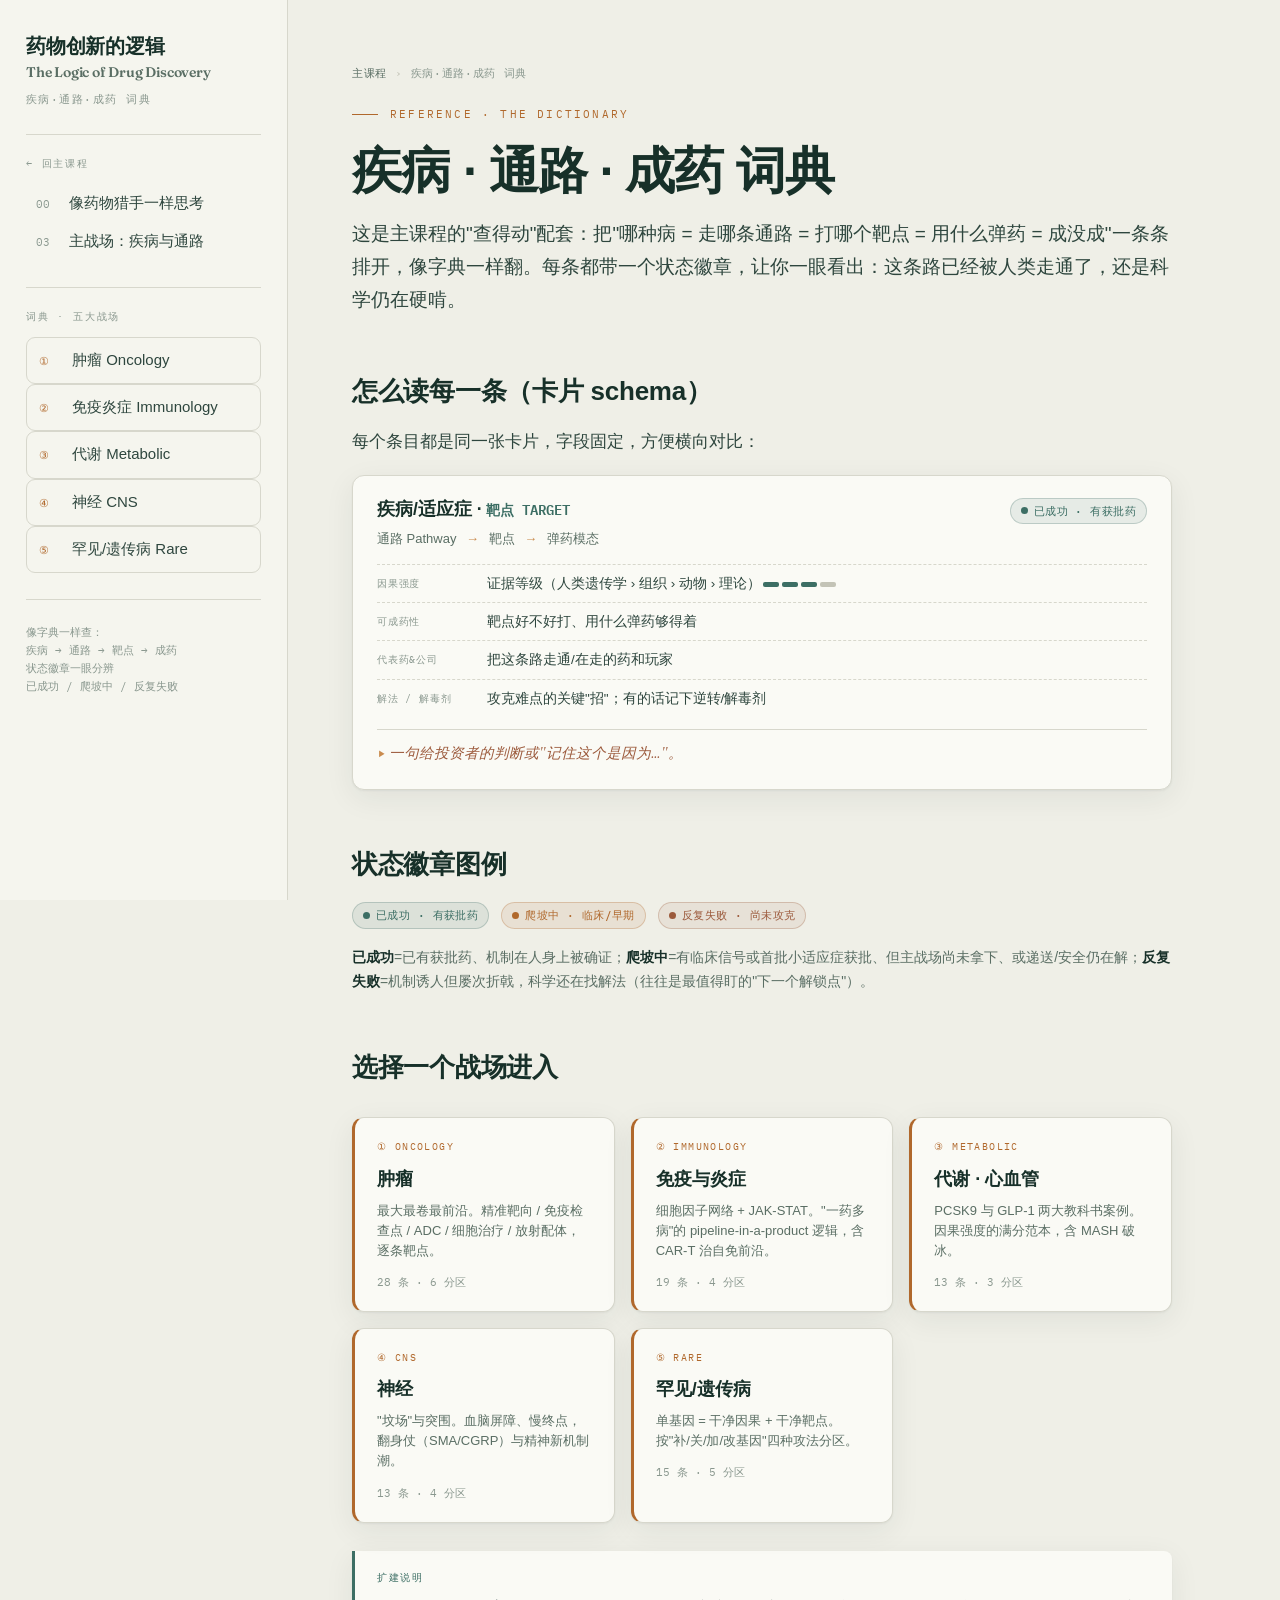
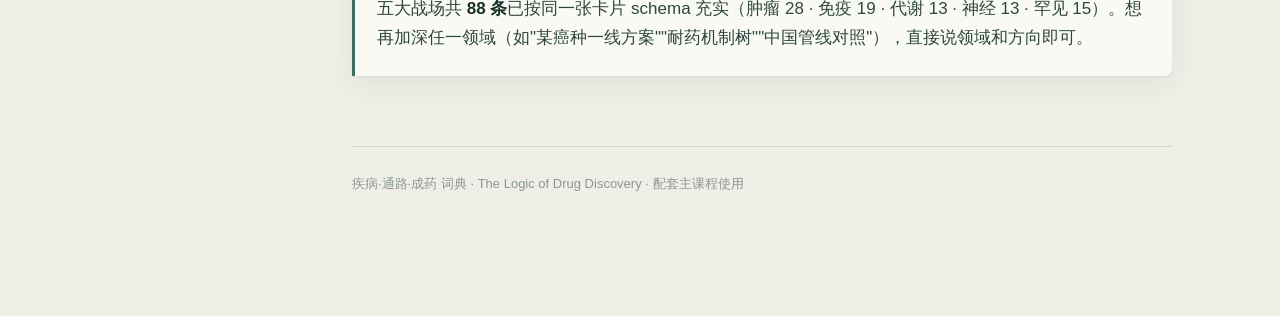
==== dict/index.html @ 23cca0b1 "药物创新自学课程网站" ====
<!DOCTYPE html>
<html lang="zh-Hant">
<head>
<meta charset="UTF-8">
<meta name="viewport" content="width=device-width, initial-scale=1.0">
<title>疾病·通路·成药 词典 · The Logic of Drug Discovery</title>
<link rel="preconnect" href="https://fonts.googleapis.com">
<link rel="preconnect" href="https://fonts.gstatic.com" crossorigin>
<link href="https://fonts.googleapis.com/css2?family=Fraunces:opsz,wght@9..144,400;9..144,500;9..144,600;9..144,700&family=Spectral:wght@400;500;600&family=IBM+Plex+Mono:wght@400;500;600&display=swap" rel="stylesheet">
<link rel="stylesheet" href="../assets/styles.css">
</head>
<body>
<button class="menu-btn" id="menuBtn">☰ 目录</button>
<div class="scrim" id="scrim"></div>
<div class="shell">

  <aside class="rail" id="rail">
    <div class="brand"><a href="../index.html"><span class="cn">药物创新的逻辑</span></a><br><span style="font-size:14px;color:var(--soft)">The Logic of Drug Discovery</span></div>
    <div class="brand-sub">疾病·通路·成药 词典</div>
    <div class="rail-divider"></div>
    <div class="nav-label">← 回主课程</div>
    <nav>
      <a class="nav-item" href="../index.html#m0"><span class="num">00</span><span class="txt">像药物猎手一样思考</span></a>
      <a class="nav-item" href="../index.html#m3"><span class="num">03</span><span class="txt">主战场：疾病与通路</span></a>
    </nav>
    <div class="rail-divider"></div>
    <div class="nav-label">词典 · 五大战场</div>
    <nav>
      <a class="nav-item link" href="oncology.html"><span class="num">①</span><span class="txt">肿瘤 Oncology</span></a>
      <a class="nav-item link" href="immunology.html"><span class="num">②</span><span class="txt">免疫炎症 Immunology</span></a>
      <a class="nav-item link" href="metabolic.html"><span class="num">③</span><span class="txt">代谢 Metabolic</span></a>
      <a class="nav-item link" href="cns.html"><span class="num">④</span><span class="txt">神经 CNS</span></a>
      <a class="nav-item link" href="rare.html"><span class="num">⑤</span><span class="txt">罕见/遗传病 Rare</span></a>
    </nav>
    <div class="rail-divider"></div>
    <div class="rail-foot">像字典一样查：<br>疾病 → 通路 → 靶点 → 成药<br>状态徽章一眼分辨<br>已成功 / 爬坡中 / 反复失败</div>
  </aside>

  <main class="main">
    <section class="page">
      <div class="crumb"><a href="../index.html">主课程</a><span class="sep">›</span>疾病·通路·成药 词典</div>
      <div class="eyebrow">Reference · The Dictionary</div>
      <h1><span class="cn">疾病 · 通路 · 成药 词典</span></h1>
      <p class="lede">这是主课程的"查得动"配套：把"哪种病 = 走哪条通路 = 打哪个靶点 = 用什么弹药 = 成没成"一条条排开，像字典一样翻。每条都带一个状态徽章，让你一眼看出：这条路已经被人类走通了，还是科学仍在硬啃。</p>

      <h2><span class="cn">怎么读每一条（卡片 schema）</span></h2>
      <p>每个条目都是同一张卡片，字段固定，方便横向对比：</p>
      <div class="entry">
        <div class="e-top">
          <div class="e-title">疾病/适应症 · <span class="tgt">靶点 TARGET</span></div>
          <span class="badge ok">已成功 · 有获批药</span>
        </div>
        <div class="e-path">通路 Pathway <span class="arrow">→</span> 靶点 <span class="arrow">→</span> 弹药模态</div>
        <div class="erow"><span class="lbl">因果强度</span><span class="val">证据等级（人类遗传学 › 组织 › 动物 › 理论）<span class="meter"><i class="on"></i><i class="on"></i><i class="on"></i><i></i></span></span></div>
        <div class="erow"><span class="lbl">可成药性</span><span class="val">靶点好不好打、用什么弹药够得着</span></div>
        <div class="erow"><span class="lbl">代表药&公司</span><span class="val">把这条路走通/在走的药和玩家</span></div>
        <div class="erow"><span class="lbl">解法 / 解毒剂</span><span class="val">攻克难点的关键"招"；有的话记下逆转/解毒剂</span></div>
        <div class="e-insight">一句给投资者的判断或"记住这个是因为…"。</div>
      </div>

      <h2><span class="cn">状态徽章图例</span></h2>
      <div class="pills" style="gap:12px">
        <span class="badge ok">已成功 · 有获批药</span>
        <span class="badge wip">爬坡中 · 临床/早期</span>
        <span class="badge fail">反复失败 · 尚未攻克</span>
      </div>
      <p style="font-size:14px;color:var(--soft)"><strong>已成功</strong>=已有获批药、机制在人身上被确证；<strong>爬坡中</strong>=有临床信号或首批小适应症获批、但主战场尚未拿下、或递送/安全仍在解；<strong>反复失败</strong>=机制诱人但屡次折戟，科学还在找解法（往往是最值得盯的"下一个解锁点"）。</p>

      <h2><span class="cn">选择一个战场进入</span></h2>
      <div class="grid">
        <a class="tile" href="oncology.html">
          <div class="t-k">① Oncology</div>
          <div class="t-h">肿瘤</div>
          <div class="t-d">最大最卷最前沿。精准靶向 / 免疫检查点 / ADC / 细胞治疗 / 放射配体，逐条靶点。</div>
          <div class="t-n">28 条 · 6 分区</div>
        </a>
        <a class="tile" href="immunology.html">
          <div class="t-k">② Immunology</div>
          <div class="t-h">免疫与炎症</div>
          <div class="t-d">细胞因子网络 + JAK-STAT。"一药多病"的 pipeline-in-a-product 逻辑，含 CAR-T 治自免前沿。</div>
          <div class="t-n">19 条 · 4 分区</div>
        </a>
        <a class="tile" href="metabolic.html">
          <div class="t-k">③ Metabolic</div>
          <div class="t-h">代谢 · 心血管</div>
          <div class="t-d">PCSK9 与 GLP-1 两大教科书案例。因果强度的满分范本，含 MASH 破冰。</div>
          <div class="t-n">13 条 · 3 分区</div>
        </a>
        <a class="tile" href="cns.html">
          <div class="t-k">④ CNS</div>
          <div class="t-h">神经</div>
          <div class="t-d">"坟场"与突围。血脑屏障、慢终点，翻身仗（SMA/CGRP）与精神新机制潮。</div>
          <div class="t-n">13 条 · 4 分区</div>
        </a>
        <a class="tile" href="rare.html">
          <div class="t-k">⑤ Rare</div>
          <div class="t-h">罕见/遗传病</div>
          <div class="t-d">单基因 = 干净因果 + 干净靶点。按"补/关/加/改基因"四种攻法分区。</div>
          <div class="t-n">15 条 · 5 分区</div>
        </a>
      </div>

      <div class="note investor">
        <span class="tag">扩建说明</span>
        <p>五大战场共 <strong>88 条</strong>已按同一张卡片 schema 充实（肿瘤 28 · 免疫 19 · 代谢 13 · 神经 13 · 罕见 15）。想再加深任一领域（如"某癌种一线方案""耐药机制树""中国管线对照"），直接说领域和方向即可。</p>
      </div>

      <div class="footer-note">疾病·通路·成药 词典 · The Logic of Drug Discovery · 配套主课程使用</div>
    </section>
  </main>
</div>
<script>
  const rail=document.getElementById('rail'),scrim=document.getElementById('scrim'),menuBtn=document.getElementById('menuBtn');
  menuBtn.addEventListener('click',()=>{rail.classList.add('open');scrim.classList.add('show')});
  scrim.addEventListener('click',()=>{rail.classList.remove('open');scrim.classList.remove('show')});
</script>
</body>
</html>
---- assets/styles.css ----
/* ============================================================
   药物创新的逻辑 · The Logic of Drug Discovery
   Shared design system — 本草/学者感 · used by all pages
   ============================================================ */
:root{
  --ground:#EFEFE7;
  --panel:#FAFAF5;
  --panel-2:#F5F5EE;
  --ink:#173029;
  --ink-2:#2E463E;
  --soft:#5A6E64;
  --faint:#8A988F;
  --line:#D7D7CC;
  --line-strong:#C3C3B6;
  --accent:#B0682C;
  --accent-soft:#C98B4E;
  --verdigris:#3C6E64;
  --verdigris-soft:#5E8C82;
  --clay:#9C5A3C;
  --ok:#3C6E64;       /* 已成功 */
  --wip:#B0682C;      /* 爬坡中 */
  --fail:#9C5A3C;     /* 反复失败 */
  --shadow:0 1px 2px rgba(23,48,41,.05),0 8px 30px rgba(23,48,41,.07);
  --disp:'Fraunces',Georgia,'Songti SC','STSong',serif;
  --body:'Spectral','Songti SC','Source Han Serif SC','Noto Serif CJK SC',Georgia,serif;
  --mono:'IBM Plex Mono','SFMono-Regular',ui-monospace,Menlo,monospace;
  --cjk:'PingFang SC','Microsoft YaHei','Hiragino Sans GB',sans-serif;
}
*{box-sizing:border-box;margin:0;padding:0}
html{scroll-behavior:smooth}
body{
  background:var(--ground);color:var(--ink);
  font-family:var(--body);font-size:17px;line-height:1.72;
  -webkit-font-smoothing:antialiased;
  font-feature-settings:"liga" 1,"onum" 1;
}
::selection{background:rgba(176,104,44,.18)}

/* ---------- LAYOUT ---------- */
.shell{display:grid;grid-template-columns:288px minmax(0,1fr);max-width:1320px;margin:0 auto;min-height:100vh}

/* ---------- NAV RAIL ---------- */
.rail{
  position:sticky;top:0;align-self:start;height:100vh;overflow-y:auto;
  border-right:1px solid var(--line);background:var(--panel-2);
  padding:34px 26px 40px;
}
.brand{font-family:var(--disp);font-weight:600;font-size:20px;line-height:1.15;letter-spacing:-.01em;color:var(--ink)}
.brand a{color:inherit;border:none}
.brand .cn{font-family:var(--cjk);font-weight:600}
.brand-sub{font-family:var(--mono);font-size:10.5px;letter-spacing:.14em;text-transform:uppercase;color:var(--faint);margin-top:9px}
.rail-divider{height:1px;background:var(--line);margin:26px 0 20px}
.nav-label{font-family:var(--mono);font-size:10px;letter-spacing:.18em;text-transform:uppercase;color:var(--faint);margin-bottom:12px}
.nav-item{
  display:flex;gap:13px;align-items:baseline;width:100%;text-align:left;
  background:none;border:none;cursor:pointer;padding:9px 10px;border-radius:7px;
  color:var(--ink-2);font-family:var(--body);font-size:15px;line-height:1.35;
  transition:background .18s,color .18s;text-decoration:none;
}
.nav-item:hover{background:var(--panel)}
.nav-item .num{font-family:var(--mono);font-size:11px;color:var(--faint);padding-top:2px;min-width:20px;transition:color .18s}
.nav-item .txt{font-family:var(--cjk);font-weight:500}
.nav-item.active{background:var(--ink);color:#F3F2E9}
.nav-item.active .num{color:var(--accent-soft)}
.nav-item.link .num{color:var(--accent)}
.rail-foot{margin-top:24px;font-family:var(--mono);font-size:10.5px;line-height:1.7;color:var(--faint)}

/* ---------- MAIN ---------- */
.main{padding:0 clamp(24px,5vw,88px)}
.module{display:none;padding:64px 0 120px;max-width:760px;animation:rise .5s cubic-bezier(.2,.7,.2,1)}
.module.active{display:block}
/* On standalone pages (dict), a single .page is always shown */
.page{display:block;padding:64px 0 120px;max-width:820px;animation:rise .5s cubic-bezier(.2,.7,.2,1)}
@keyframes rise{from{opacity:0;transform:translateY(14px)}to{opacity:1;transform:none}}
@media (prefers-reduced-motion:reduce){*{animation:none!important;scroll-behavior:auto}}

.eyebrow{font-family:var(--mono);font-size:11px;letter-spacing:.2em;text-transform:uppercase;color:var(--accent);margin-bottom:20px;display:flex;align-items:center;gap:12px}
.eyebrow::before{content:"";width:26px;height:1px;background:var(--accent)}
h1{font-family:var(--disp);font-weight:600;font-size:clamp(32px,5vw,50px);line-height:1.04;letter-spacing:-.02em;margin-bottom:8px}
h1 .cn{font-family:var(--cjk);font-weight:600}
.lede{font-size:19px;color:var(--ink-2);margin:20px 0 8px;font-family:var(--cjk);line-height:1.75}
h2{font-family:var(--disp);font-weight:600;font-size:26px;letter-spacing:-.01em;margin:52px 0 6px;color:var(--ink)}
h2 .cn{font-family:var(--cjk)}
h3{font-family:var(--cjk);font-weight:600;font-size:18.5px;margin:34px 0 4px;color:var(--ink)}
p{margin:14px 0;font-family:var(--cjk);color:var(--ink-2)}
p.serif{font-family:var(--body);font-size:17.5px}
em{color:var(--clay);font-style:italic;font-family:var(--body)}
strong{color:var(--ink);font-weight:600}
.en{font-family:var(--mono);font-size:.86em;color:var(--verdigris);letter-spacing:.01em;font-weight:500}
a{color:var(--accent);text-decoration:none;border-bottom:1px solid rgba(176,104,44,.35)}
a:hover{border-color:var(--accent)}
ul,ol{margin:16px 0 16px 4px;padding-left:22px;font-family:var(--cjk);color:var(--ink-2)}
li{margin:9px 0}
li::marker{color:var(--accent-soft)}

/* callouts */
.note{border-left:3px solid var(--accent);background:var(--panel);padding:18px 22px;margin:26px 0;border-radius:0 8px 8px 0;box-shadow:var(--shadow)}
.note .tag{font-family:var(--mono);font-size:10px;letter-spacing:.16em;text-transform:uppercase;color:var(--accent);display:block;margin-bottom:8px}
.note p{margin:6px 0}
.note.investor{border-left-color:var(--verdigris)}
.note.investor .tag{color:var(--verdigris)}

.card{background:var(--panel);border:1px solid var(--line);border-radius:12px;padding:24px 26px;margin:24px 0;box-shadow:var(--shadow)}
.card h3{margin-top:0}

/* breadcrumb (sub pages) */
.crumb{font-family:var(--mono);font-size:11px;letter-spacing:.06em;color:var(--faint);margin-bottom:22px}
.crumb a{color:var(--soft);border:none}
.crumb a:hover{color:var(--accent)}
.crumb .sep{margin:0 8px;color:var(--line-strong)}

/* ---------- HERO LOOP (signature spine) ---------- */
.loop{margin:40px 0 8px;padding:26px 24px;background:var(--panel);border:1px solid var(--line);border-radius:14px;box-shadow:var(--shadow)}
.loop-title{font-family:var(--mono);font-size:10.5px;letter-spacing:.18em;text-transform:uppercase;color:var(--faint);margin-bottom:18px}
.chain{display:flex;flex-wrap:wrap;align-items:stretch;gap:8px}
.link{flex:1 1 120px;min-width:112px;background:var(--panel-2);border:1px solid var(--line);border-radius:9px;padding:12px 12px 13px;position:relative}
.link .k{font-family:var(--mono);font-size:9.5px;letter-spacing:.12em;color:var(--accent);text-transform:uppercase}
.link .v{font-family:var(--cjk);font-weight:600;font-size:14.5px;margin-top:5px;color:var(--ink);line-height:1.25}
.link .d{font-family:var(--cjk);font-size:11.5px;color:var(--soft);margin-top:4px;line-height:1.35}
.chain .arrow{display:flex;align-items:center;color:var(--faint);font-family:var(--mono);font-size:15px}
@media(max-width:640px){.chain .arrow{transform:rotate(90deg)}}

/* ---------- WAVES TIMELINE (signature #1) ---------- */
.waves{margin:30px 0}
.wave{display:grid;grid-template-columns:64px 1fr;gap:20px;position:relative;padding-bottom:30px}
.wave::before{content:"";position:absolute;left:31px;top:8px;bottom:-4px;width:2px;background:var(--line-strong)}
.wave:last-child::before{display:none}
.wave .yr{font-family:var(--mono);font-size:11px;color:var(--faint);text-align:right;padding-top:3px;position:relative}
.wave .dot{position:absolute;left:26px;top:6px;width:12px;height:12px;border-radius:50%;background:var(--accent);border:3px solid var(--ground);z-index:2}
.wave .body h3{margin-top:0}
.wave .body .prob{font-family:var(--cjk);font-size:13.5px;color:var(--soft);font-style:normal;margin-top:2px}
.wave .body .prob b{color:var(--clay);font-weight:600}

/* ---------- MODALITY MAP (signature #2) ---------- */
.mapwrap{margin:30px 0 10px;background:var(--panel);border:1px solid var(--line);border-radius:14px;padding:24px;box-shadow:var(--shadow)}
.mapwrap .cap{font-family:var(--mono);font-size:10.5px;letter-spacing:.16em;text-transform:uppercase;color:var(--faint);margin-bottom:16px}
.plot{position:relative;width:100%;aspect-ratio:1/.82;border-left:1.5px solid var(--line-strong);border-bottom:1.5px solid var(--line-strong);background:
   linear-gradient(90deg,rgba(60,110,100,.04),transparent 55%),
   linear-gradient(0deg,rgba(176,104,44,.045),transparent 60%);}
.axis-x{position:absolute;bottom:-30px;left:0;right:0;display:flex;justify-content:space-between;font-family:var(--mono);font-size:10.5px;color:var(--soft);letter-spacing:.04em}
/* FIX: 旧版把中文纵轴标签整体倒转（上下颠倒）。
   改为纯竖排 vertical-rl + 字正立，上=持久、下=短效自然排列。 */
.axis-y{position:absolute;top:0;bottom:0;left:-16px;display:flex;flex-direction:column;justify-content:space-between;writing-mode:vertical-rl;text-orientation:upright;font-family:var(--mono);font-size:10px;color:var(--soft);letter-spacing:.12em}
.pt{position:absolute;transform:translate(-50%,50%);text-align:center}
.pt .b{width:12px;height:12px;border-radius:50%;background:var(--verdigris);margin:0 auto 4px;box-shadow:0 0 0 4px rgba(60,110,100,.14)}
.pt.a .b{background:var(--accent);box-shadow:0 0 0 4px rgba(176,104,44,.14)}
.pt .lab{font-family:var(--mono);font-size:10px;color:var(--ink);white-space:nowrap;font-weight:500}
.map-legend{display:flex;gap:22px;margin-top:44px;font-family:var(--cjk);font-size:12.5px;color:var(--soft);flex-wrap:wrap}
.map-legend span{display:flex;align-items:center;gap:7px}
.dotv{width:9px;height:9px;border-radius:50%;background:var(--verdigris)}
.dota{width:9px;height:9px;border-radius:50%;background:var(--accent)}

/* comparison table */
.tbl{width:100%;border-collapse:collapse;margin:24px 0;font-size:14px}
.tbl th{font-family:var(--mono);font-size:10px;letter-spacing:.1em;text-transform:uppercase;color:var(--faint);text-align:left;padding:10px 12px;border-bottom:1.5px solid var(--line-strong)}
.tbl td{font-family:var(--cjk);padding:12px;border-bottom:1px solid var(--line);color:var(--ink-2);vertical-align:top}
.tbl td:first-child{font-weight:600;color:var(--ink)}
.tbl tr:hover td{background:var(--panel-2)}

/* pill */
.pills{display:flex;flex-wrap:wrap;gap:8px;margin:16px 0}
.pill{font-family:var(--mono);font-size:11px;padding:4px 11px;border:1px solid var(--line-strong);border-radius:20px;color:var(--verdigris);background:var(--panel)}

/* checklist */
.checklist{list-style:none;padding:0;margin:20px 0}
.checklist li{padding:14px 0 14px 40px;border-bottom:1px solid var(--line);position:relative;font-family:var(--cjk)}
.checklist li::before{content:attr(data-n);position:absolute;left:0;top:13px;width:26px;height:26px;border:1.5px solid var(--accent);border-radius:50%;color:var(--accent);font-family:var(--mono);font-size:12px;display:flex;align-items:center;justify-content:center}
.checklist li b{color:var(--ink)}

.footer-note{margin-top:70px;padding-top:26px;border-top:1px solid var(--line);font-family:var(--cjk);font-size:13px;color:var(--faint)}

/* ============================================================
   DICTIONARY components (词典)
   ============================================================ */
/* battlefield cards on dict hub */
.grid{display:grid;grid-template-columns:repeat(auto-fill,minmax(240px,1fr));gap:16px;margin:28px 0}
.tile{display:block;background:var(--panel);border:1px solid var(--line);border-radius:12px;padding:20px 22px;box-shadow:var(--shadow);border-left:3px solid var(--accent);transition:transform .16s,box-shadow .16s;color:inherit}
.tile:hover{transform:translateY(-2px);box-shadow:0 4px 8px rgba(23,48,41,.08),0 14px 40px rgba(23,48,41,.1)}
.tile .t-k{font-family:var(--mono);font-size:10px;letter-spacing:.14em;text-transform:uppercase;color:var(--accent);margin-bottom:8px}
.tile .t-h{font-family:var(--cjk);font-weight:600;font-size:18px;color:var(--ink);margin-bottom:6px}
.tile .t-d{font-family:var(--cjk);font-size:13px;color:var(--soft);line-height:1.55}
.tile .t-n{font-family:var(--mono);font-size:10.5px;color:var(--faint);margin-top:12px}

/* status badge */
.badge{display:inline-flex;align-items:center;gap:6px;font-family:var(--mono);font-size:10.5px;letter-spacing:.04em;padding:3px 10px;border-radius:20px;white-space:nowrap;font-weight:500}
.badge::before{content:"";width:7px;height:7px;border-radius:50%}
.badge.ok{color:var(--ok);background:rgba(60,110,100,.1);border:1px solid rgba(60,110,100,.25)}
.badge.ok::before{background:var(--ok)}
.badge.wip{color:var(--wip);background:rgba(176,104,44,.1);border:1px solid rgba(176,104,44,.28)}
.badge.wip::before{background:var(--wip)}
.badge.fail{color:var(--fail);background:rgba(156,90,60,.09);border:1px solid rgba(156,90,60,.28)}
.badge.fail::before{background:var(--fail)}

/* dictionary entry card */
.entry{background:var(--panel);border:1px solid var(--line);border-radius:12px;padding:22px 24px;margin:18px 0;box-shadow:var(--shadow)}
.entry .e-top{display:flex;justify-content:space-between;align-items:flex-start;gap:14px;flex-wrap:wrap;margin-bottom:4px}
.entry .e-title{font-family:var(--cjk);font-weight:600;font-size:17.5px;color:var(--ink);line-height:1.3}
.entry .e-title .tgt{font-family:var(--mono);color:var(--verdigris);font-size:14px;font-weight:600}
.entry .e-path{font-family:var(--cjk);font-size:13px;color:var(--soft);margin:2px 0 14px}
.entry .e-path .arrow{color:var(--accent-soft);margin:0 6px}
.erow{display:grid;grid-template-columns:96px 1fr;gap:10px 14px;font-family:var(--cjk);font-size:13.5px;padding:7px 0;border-top:1px dashed var(--line)}
.erow .lbl{font-family:var(--mono);font-size:10px;letter-spacing:.08em;text-transform:uppercase;color:var(--faint);padding-top:3px}
.erow .val{color:var(--ink-2)}
.erow .val b{color:var(--ink)}
.entry .e-insight{margin-top:12px;padding-top:12px;border-top:1px solid var(--line);font-family:var(--body);font-style:italic;font-size:14.5px;color:var(--clay)}
.entry .e-insight::before{content:"▸ ";color:var(--accent-soft);font-style:normal}

/* evidence strength meter (因果强度) */
.meter{display:inline-flex;gap:3px;vertical-align:middle;margin-left:2px}
.meter i{width:16px;height:5px;border-radius:2px;background:var(--line-strong)}
.meter i.on{background:var(--verdigris)}

/* section anchor headers inside dict */
.anchor-h{scroll-margin-top:20px}

/* quick jump nav inside dict page */
.jump{display:flex;flex-wrap:wrap;gap:8px;margin:20px 0 8px}
.jump a{font-family:var(--mono);font-size:11px;padding:5px 12px;border:1px solid var(--line-strong);border-radius:7px;color:var(--soft);background:var(--panel);border-bottom:1px solid var(--line-strong)}
.jump a:hover{color:var(--accent);border-color:var(--accent)}

/* mobile */
.menu-btn{display:none}
@media(max-width:860px){
  .shell{grid-template-columns:1fr}
  .rail{position:fixed;z-index:50;width:300px;left:-320px;transition:left .28s cubic-bezier(.2,.7,.2,1);box-shadow:0 0 60px rgba(0,0,0,.25)}
  .rail.open{left:0}
  .menu-btn{display:flex;position:fixed;top:16px;left:16px;z-index:60;background:var(--ink);color:#F3F2E9;border:none;border-radius:9px;padding:10px 14px;font-family:var(--mono);font-size:12px;letter-spacing:.1em;cursor:pointer;box-shadow:var(--shadow)}
  .main{padding:0 22px}
  .module,.page{padding-top:74px}
  .scrim{display:none;position:fixed;inset:0;background:rgba(23,48,41,.4);z-index:40}
  .scrim.show{display:block}
  .erow{grid-template-columns:80px 1fr}
}
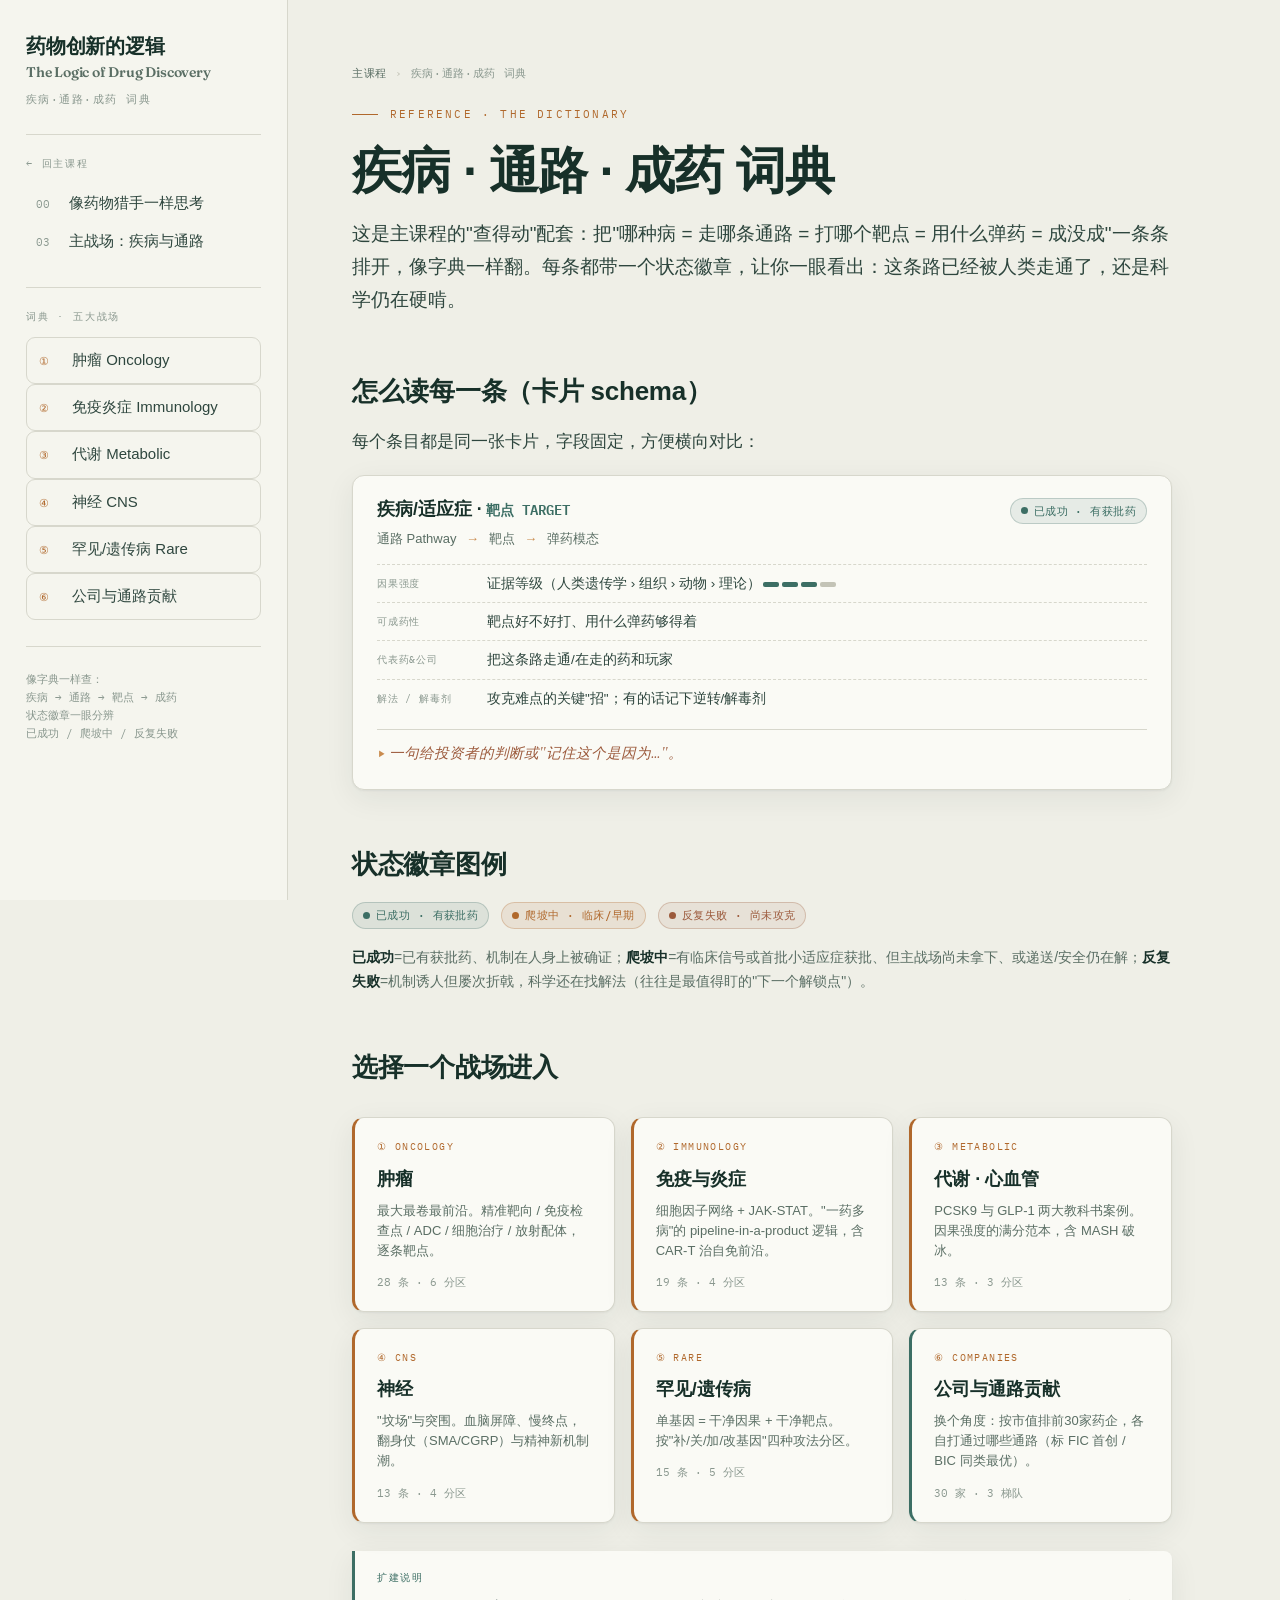
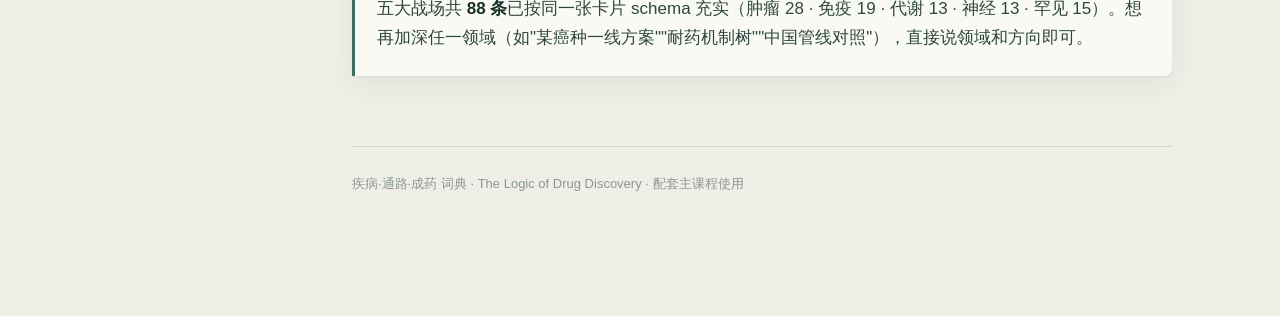
==== commit 1cfb15c8: "abc" ====
--- a/dict/index.html
+++ b/dict/index.html
@@ -31,6 +31,7 @@
       <a class="nav-item link" href="metabolic.html"><span class="num">③</span><span class="txt">代谢 Metabolic</span></a>
       <a class="nav-item link" href="cns.html"><span class="num">④</span><span class="txt">神经 CNS</span></a>
       <a class="nav-item link" href="rare.html"><span class="num">⑤</span><span class="txt">罕见/遗传病 Rare</span></a>
+      <a class="nav-item link" href="companies.html"><span class="num">⑥</span><span class="txt">公司与通路贡献</span></a>
     </nav>
     <div class="rail-divider"></div>
     <div class="rail-foot">像字典一样查：<br>疾病 → 通路 → 靶点 → 成药<br>状态徽章一眼分辨<br>已成功 / 爬坡中 / 反复失败</div>
@@ -98,6 +99,12 @@
           <div class="t-d">单基因 = 干净因果 + 干净靶点。按"补/关/加/改基因"四种攻法分区。</div>
           <div class="t-n">15 条 · 5 分区</div>
         </a>
+        <a class="tile" href="companies.html" style="border-left-color:var(--verdigris)">
+          <div class="t-k">⑥ Companies</div>
+          <div class="t-h">公司与通路贡献</div>
+          <div class="t-d">换个角度：按市值排前30家药企，各自打通过哪些通路（标 FIC 首创 / BIC 同类最优）。</div>
+          <div class="t-n">30 家 · 3 梯队</div>
+        </a>
       </div>
 
       <div class="note investor">
--- a/assets/styles.css
+++ b/assets/styles.css
@@ -210,6 +210,14 @@
 .meter i{width:16px;height:5px;border-radius:2px;background:var(--line-strong)}
 .meter i.on{background:var(--verdigris)}
 
+/* company cards: market-cap badge + FIC/BIC inline tags */
+.badge.cap{color:var(--ink-2);background:var(--panel-2);border:1px solid var(--line-strong)}
+.badge.cap::before{display:none}
+.fic,.bic{font-family:var(--mono);font-size:9.5px;padding:1px 6px;border-radius:4px;font-weight:600;letter-spacing:.03em;white-space:nowrap;margin-left:2px}
+.fic{background:rgba(176,104,44,.15);color:var(--accent)}
+.bic{background:rgba(60,110,100,.15);color:var(--verdigris)}
+.entry .e-rank{font-family:var(--mono);font-size:13px;color:var(--accent);font-weight:600;margin-right:2px}
+
 /* section anchor headers inside dict */
 .anchor-h{scroll-margin-top:20px}
 
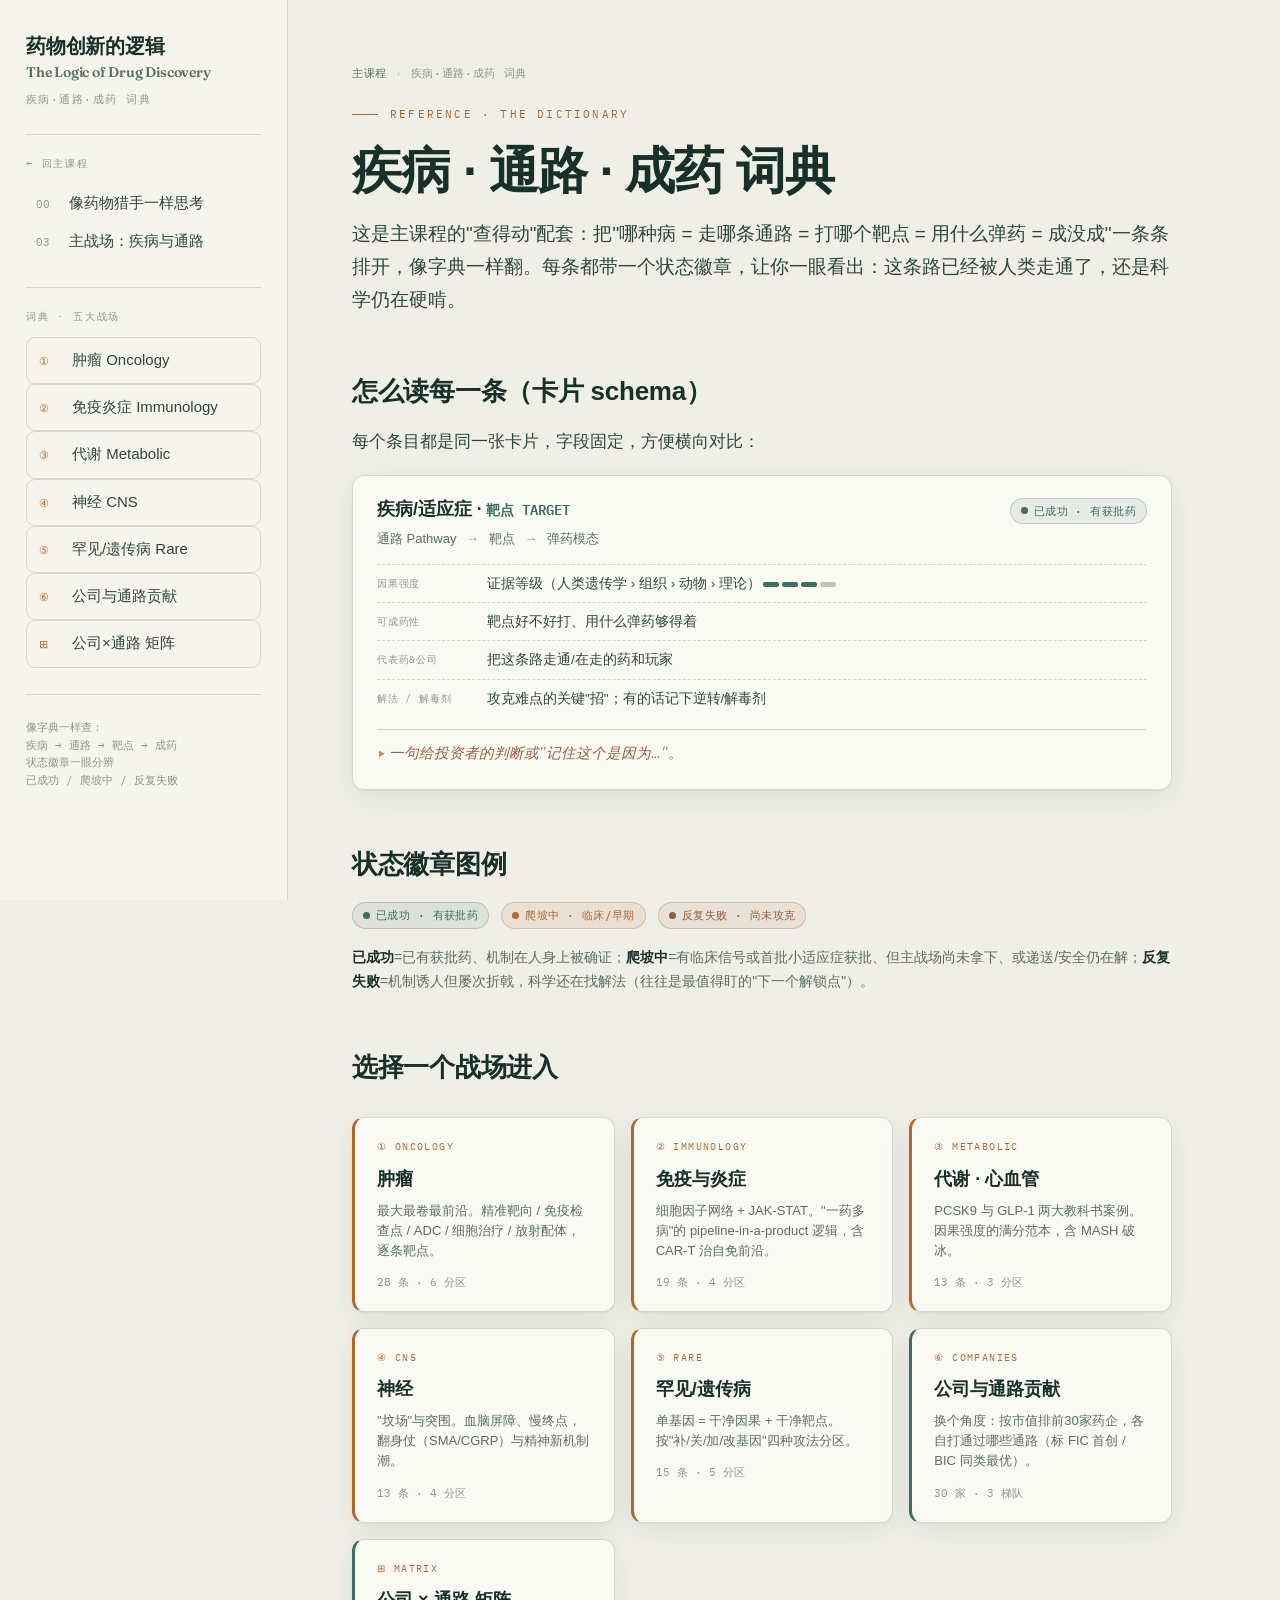
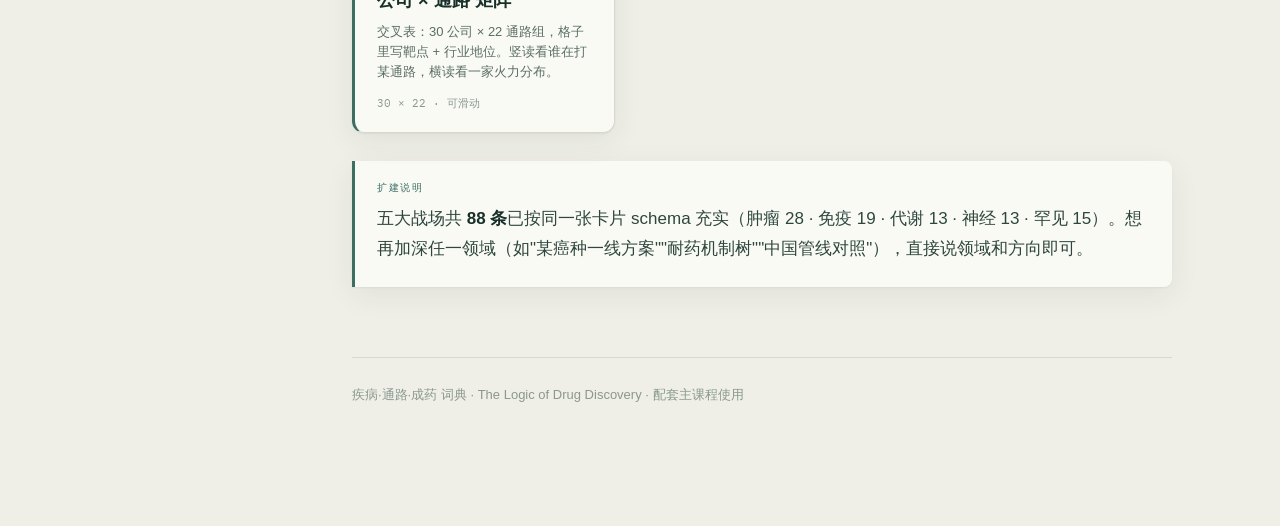
==== commit 23f79af8: "新增 公司×通路 矩阵表" ====
--- a/dict/index.html
+++ b/dict/index.html
@@ -32,6 +32,7 @@
       <a class="nav-item link" href="cns.html"><span class="num">④</span><span class="txt">神经 CNS</span></a>
       <a class="nav-item link" href="rare.html"><span class="num">⑤</span><span class="txt">罕见/遗传病 Rare</span></a>
       <a class="nav-item link" href="companies.html"><span class="num">⑥</span><span class="txt">公司与通路贡献</span></a>
+      <a class="nav-item link" href="matrix.html"><span class="num">⊞</span><span class="txt">公司×通路 矩阵</span></a>
     </nav>
     <div class="rail-divider"></div>
     <div class="rail-foot">像字典一样查：<br>疾病 → 通路 → 靶点 → 成药<br>状态徽章一眼分辨<br>已成功 / 爬坡中 / 反复失败</div>
@@ -105,6 +106,12 @@
           <div class="t-d">换个角度：按市值排前30家药企，各自打通过哪些通路（标 FIC 首创 / BIC 同类最优）。</div>
           <div class="t-n">30 家 · 3 梯队</div>
         </a>
+        <a class="tile" href="matrix.html" style="border-left-color:var(--verdigris)">
+          <div class="t-k">⊞ Matrix</div>
+          <div class="t-h">公司 × 通路 矩阵</div>
+          <div class="t-d">交叉表：30 公司 × 22 通路组，格子里写靶点 + 行业地位。竖读看谁在打某通路，横读看一家火力分布。</div>
+          <div class="t-n">30 × 22 · 可滑动</div>
+        </a>
       </div>
 
       <div class="note investor">
--- a/assets/styles.css
+++ b/assets/styles.css
@@ -218,6 +218,32 @@
 .bic{background:rgba(60,110,100,.15);color:var(--verdigris)}
 .entry .e-rank{font-family:var(--mono);font-size:13px;color:var(--accent);font-weight:600;margin-right:2px}
 
+/* ---------- MATRIX table (company × pathway) ---------- */
+.mtx-wrap{overflow-x:auto;margin:26px 0;border:1px solid var(--line);border-radius:12px;box-shadow:var(--shadow);-webkit-overflow-scrolling:touch}
+table.mtx{border-collapse:separate;border-spacing:0;font-size:11px;min-width:1180px;background:var(--panel)}
+.mtx th,.mtx td{border-right:1px solid var(--line);border-bottom:1px solid var(--line);padding:6px 7px;vertical-align:top;text-align:left;line-height:1.35}
+.mtx thead th{background:var(--panel-2);font-family:var(--mono);font-size:9.5px;letter-spacing:.01em;color:var(--soft);font-weight:600}
+.mtx thead .grp{text-align:center;font-family:var(--cjk);font-size:11px;color:var(--ink);border-bottom:1px solid var(--line-strong)}
+.mtx thead .grp.g-onc{background:rgba(176,104,44,.1)}
+.mtx thead .grp.g-imm{background:rgba(60,110,100,.1)}
+.mtx thead .grp.g-met{background:rgba(156,90,60,.09)}
+.mtx thead .grp.g-cns{background:rgba(90,110,100,.12)}
+.mtx thead .grp.g-rare{background:rgba(176,104,44,.07)}
+.mtx td{font-family:var(--cjk);color:var(--ink-2);min-width:76px}
+.mtx td.co,.mtx th.co{position:sticky;left:0;z-index:2;background:var(--panel);font-family:var(--cjk);font-weight:600;color:var(--ink);min-width:132px;border-right:1.5px solid var(--line-strong)}
+.mtx thead th.co{z-index:3;background:var(--panel-2)}
+.mtx td.co .rk{font-family:var(--mono);color:var(--accent);font-size:10px;margin-right:4px}
+.mtx td.co .cty{font-family:var(--mono);color:var(--faint);font-size:9px;display:block;margin-top:1px}
+.mtx tbody tr:hover td{background:var(--panel-2)}
+.mtx tbody tr:hover td.co{background:var(--panel-2)}
+.mtx td:empty{background:repeating-linear-gradient(135deg,transparent,transparent 5px,rgba(0,0,0,.014) 5px,rgba(0,0,0,.014) 6px)}
+.mtx .fic-s{color:var(--accent);font-weight:700}
+.mtx .bic-s{color:var(--verdigris);font-weight:700}
+.mtx .imp-s{color:var(--soft);font-weight:700}
+.mtx .dev-s{color:var(--faint)}
+.mtx-legend{display:flex;flex-wrap:wrap;gap:16px;font-family:var(--cjk);font-size:12.5px;color:var(--soft);margin:4px 0 0}
+.mtx-legend b{font-family:var(--mono)}
+
 /* section anchor headers inside dict */
 .anchor-h{scroll-margin-top:20px}
 
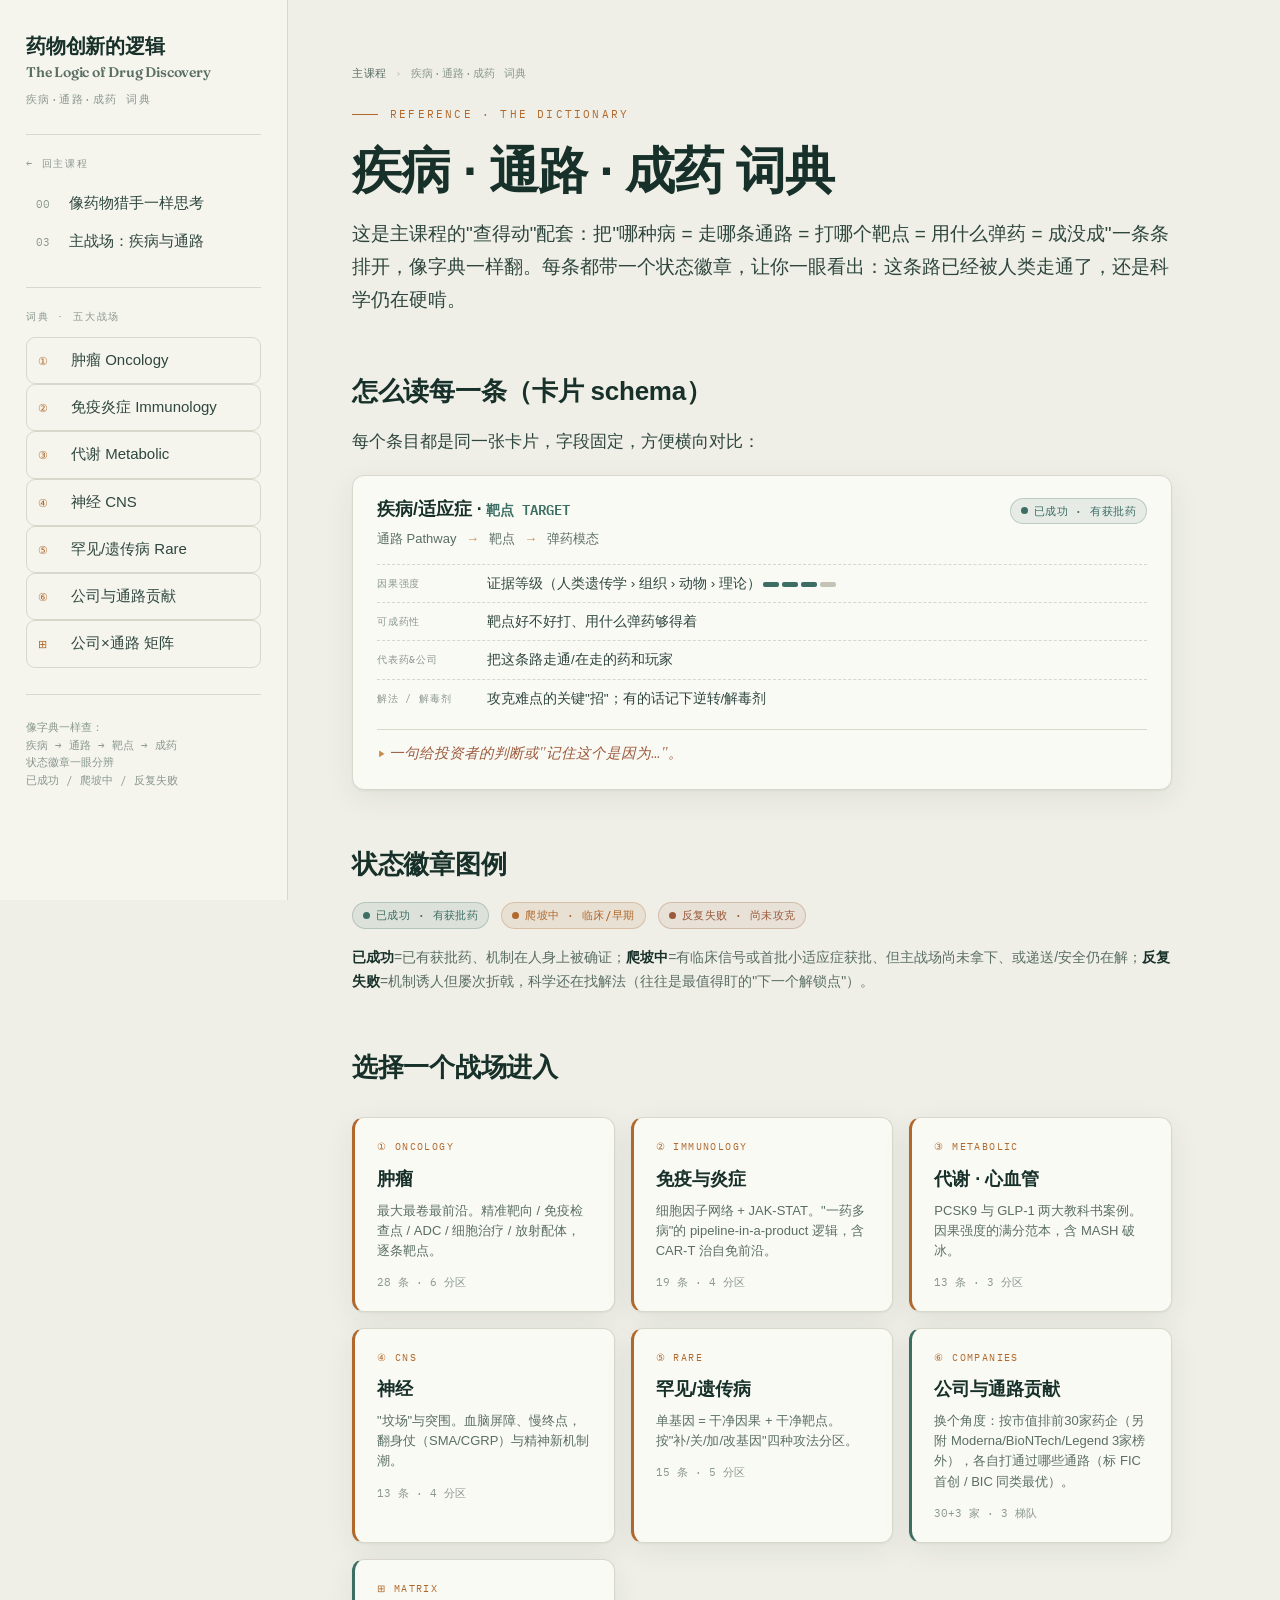
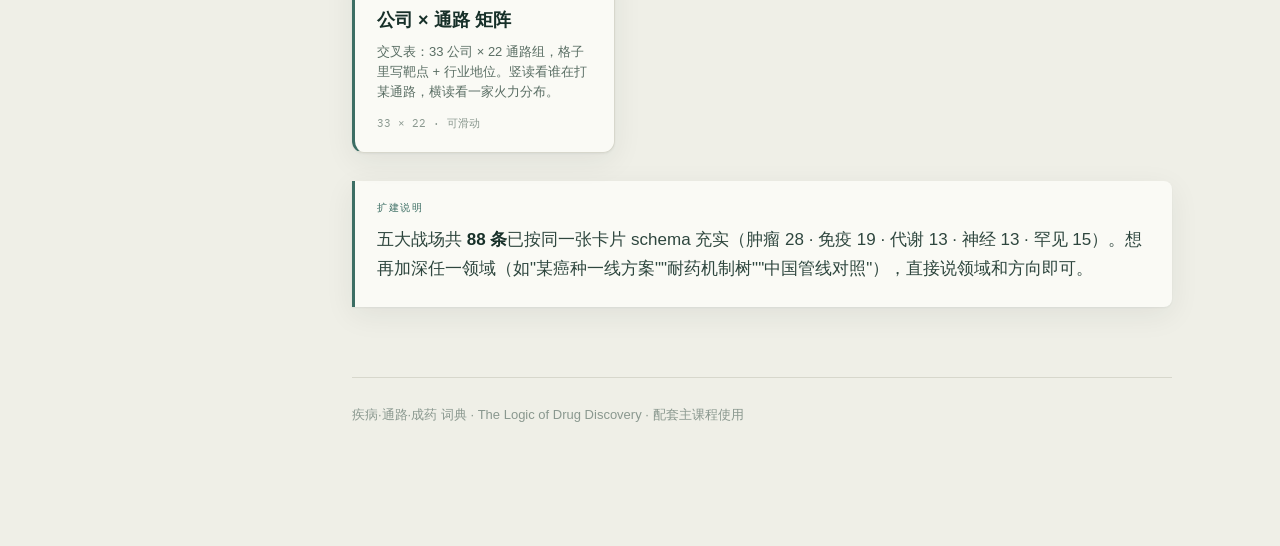
==== commit daa349a5: "补充 Moderna/BioNTech/Legend + 说明 PROTAC 归类" ====
--- a/dict/index.html
+++ b/dict/index.html
@@ -103,14 +103,14 @@
         <a class="tile" href="companies.html" style="border-left-color:var(--verdigris)">
           <div class="t-k">⑥ Companies</div>
           <div class="t-h">公司与通路贡献</div>
-          <div class="t-d">换个角度：按市值排前30家药企，各自打通过哪些通路（标 FIC 首创 / BIC 同类最优）。</div>
-          <div class="t-n">30 家 · 3 梯队</div>
+          <div class="t-d">换个角度：按市值排前30家药企（另附 Moderna/BioNTech/Legend 3家榜外），各自打通过哪些通路（标 FIC 首创 / BIC 同类最优）。</div>
+          <div class="t-n">30+3 家 · 3 梯队</div>
         </a>
         <a class="tile" href="matrix.html" style="border-left-color:var(--verdigris)">
           <div class="t-k">⊞ Matrix</div>
           <div class="t-h">公司 × 通路 矩阵</div>
-          <div class="t-d">交叉表：30 公司 × 22 通路组，格子里写靶点 + 行业地位。竖读看谁在打某通路，横读看一家火力分布。</div>
-          <div class="t-n">30 × 22 · 可滑动</div>
+          <div class="t-d">交叉表：33 公司 × 22 通路组，格子里写靶点 + 行业地位。竖读看谁在打某通路，横读看一家火力分布。</div>
+          <div class="t-n">33 × 22 · 可滑动</div>
         </a>
       </div>
 
--- a/assets/styles.css
+++ b/assets/styles.css
@@ -112,13 +112,13 @@
 /* ---------- HERO LOOP (signature spine) ---------- */
 .loop{margin:40px 0 8px;padding:26px 24px;background:var(--panel);border:1px solid var(--line);border-radius:14px;box-shadow:var(--shadow)}
 .loop-title{font-family:var(--mono);font-size:10.5px;letter-spacing:.18em;text-transform:uppercase;color:var(--faint);margin-bottom:18px}
-.chain{display:flex;flex-wrap:wrap;align-items:stretch;gap:8px}
-.link{flex:1 1 120px;min-width:112px;background:var(--panel-2);border:1px solid var(--line);border-radius:9px;padding:12px 12px 13px;position:relative}
+.chain{display:flex;flex-wrap:nowrap;align-items:stretch;gap:8px;overflow-x:auto}
+.link{flex:1 1 0;min-width:94px;background:var(--panel-2);border:1px solid var(--line);border-radius:9px;padding:12px 11px 13px;position:relative}
 .link .k{font-family:var(--mono);font-size:9.5px;letter-spacing:.12em;color:var(--accent);text-transform:uppercase}
 .link .v{font-family:var(--cjk);font-weight:600;font-size:14.5px;margin-top:5px;color:var(--ink);line-height:1.25}
 .link .d{font-family:var(--cjk);font-size:11.5px;color:var(--soft);margin-top:4px;line-height:1.35}
 .chain .arrow{display:flex;align-items:center;color:var(--faint);font-family:var(--mono);font-size:15px}
-@media(max-width:640px){.chain .arrow{transform:rotate(90deg)}}
+.chain .arrow{flex:0 0 auto}
 
 /* ---------- WAVES TIMELINE (signature #1) ---------- */
 .waves{margin:30px 0}
@@ -140,7 +140,8 @@
 .axis-x{position:absolute;bottom:-30px;left:0;right:0;display:flex;justify-content:space-between;font-family:var(--mono);font-size:10.5px;color:var(--soft);letter-spacing:.04em}
 /* FIX: 旧版把中文纵轴标签整体倒转（上下颠倒）。
    改为纯竖排 vertical-rl + 字正立，上=持久、下=短效自然排列。 */
-.axis-y{position:absolute;top:0;bottom:0;left:-16px;display:flex;flex-direction:column;justify-content:space-between;writing-mode:vertical-rl;text-orientation:upright;font-family:var(--mono);font-size:10px;color:var(--soft);letter-spacing:.12em}
+.axis-y{position:absolute;top:0;bottom:0;left:-16px;display:flex;flex-direction:column;justify-content:space-between;font-family:var(--mono);font-size:10px;color:var(--soft);letter-spacing:.12em}
+.axis-y span{writing-mode:vertical-rl;text-orientation:upright}
 .pt{position:absolute;transform:translate(-50%,50%);text-align:center}
 .pt .b{width:12px;height:12px;border-radius:50%;background:var(--verdigris);margin:0 auto 4px;box-shadow:0 0 0 4px rgba(60,110,100,.14)}
 .pt.a .b{background:var(--accent);box-shadow:0 0 0 4px rgba(176,104,44,.14)}
@@ -230,8 +231,11 @@
 .mtx thead .grp.g-cns{background:rgba(90,110,100,.12)}
 .mtx thead .grp.g-rare{background:rgba(176,104,44,.07)}
 .mtx td{font-family:var(--cjk);color:var(--ink-2);min-width:76px}
-.mtx td.co,.mtx th.co{position:sticky;left:0;z-index:2;background:var(--panel);font-family:var(--cjk);font-weight:600;color:var(--ink);min-width:132px;border-right:1.5px solid var(--line-strong)}
+.mtx td.co,.mtx th.co{position:sticky;left:0;z-index:2;background:var(--panel);font-family:var(--cjk);font-weight:600;color:var(--ink);min-width:138px;border-right:1px solid var(--line)}
 .mtx thead th.co{z-index:3;background:var(--panel-2)}
+.mtx td.cnt,.mtx th.cnt{position:sticky;left:138px;z-index:2;background:var(--panel-2);font-family:var(--mono);font-size:10px;line-height:1.5;text-align:center;min-width:48px;border-right:1.5px solid var(--line-strong)}
+.mtx thead th.cnt{z-index:3}
+.mtx td.cnt .fic-s,.mtx td.cnt .bic-s,.mtx td.cnt .imp-s{font-weight:700}
 .mtx td.co .rk{font-family:var(--mono);color:var(--accent);font-size:10px;margin-right:4px}
 .mtx td.co .cty{font-family:var(--mono);color:var(--faint);font-size:9px;display:block;margin-top:1px}
 .mtx tbody tr:hover td{background:var(--panel-2)}
@@ -243,6 +247,7 @@
 .mtx .dev-s{color:var(--faint)}
 .mtx-legend{display:flex;flex-wrap:wrap;gap:16px;font-family:var(--cjk);font-size:12.5px;color:var(--soft);margin:4px 0 0}
 .mtx-legend b{font-family:var(--mono)}
+.mtx .hot,.hot{color:#C0392B;font-weight:700}
 
 /* section anchor headers inside dict */
 .anchor-h{scroll-margin-top:20px}
